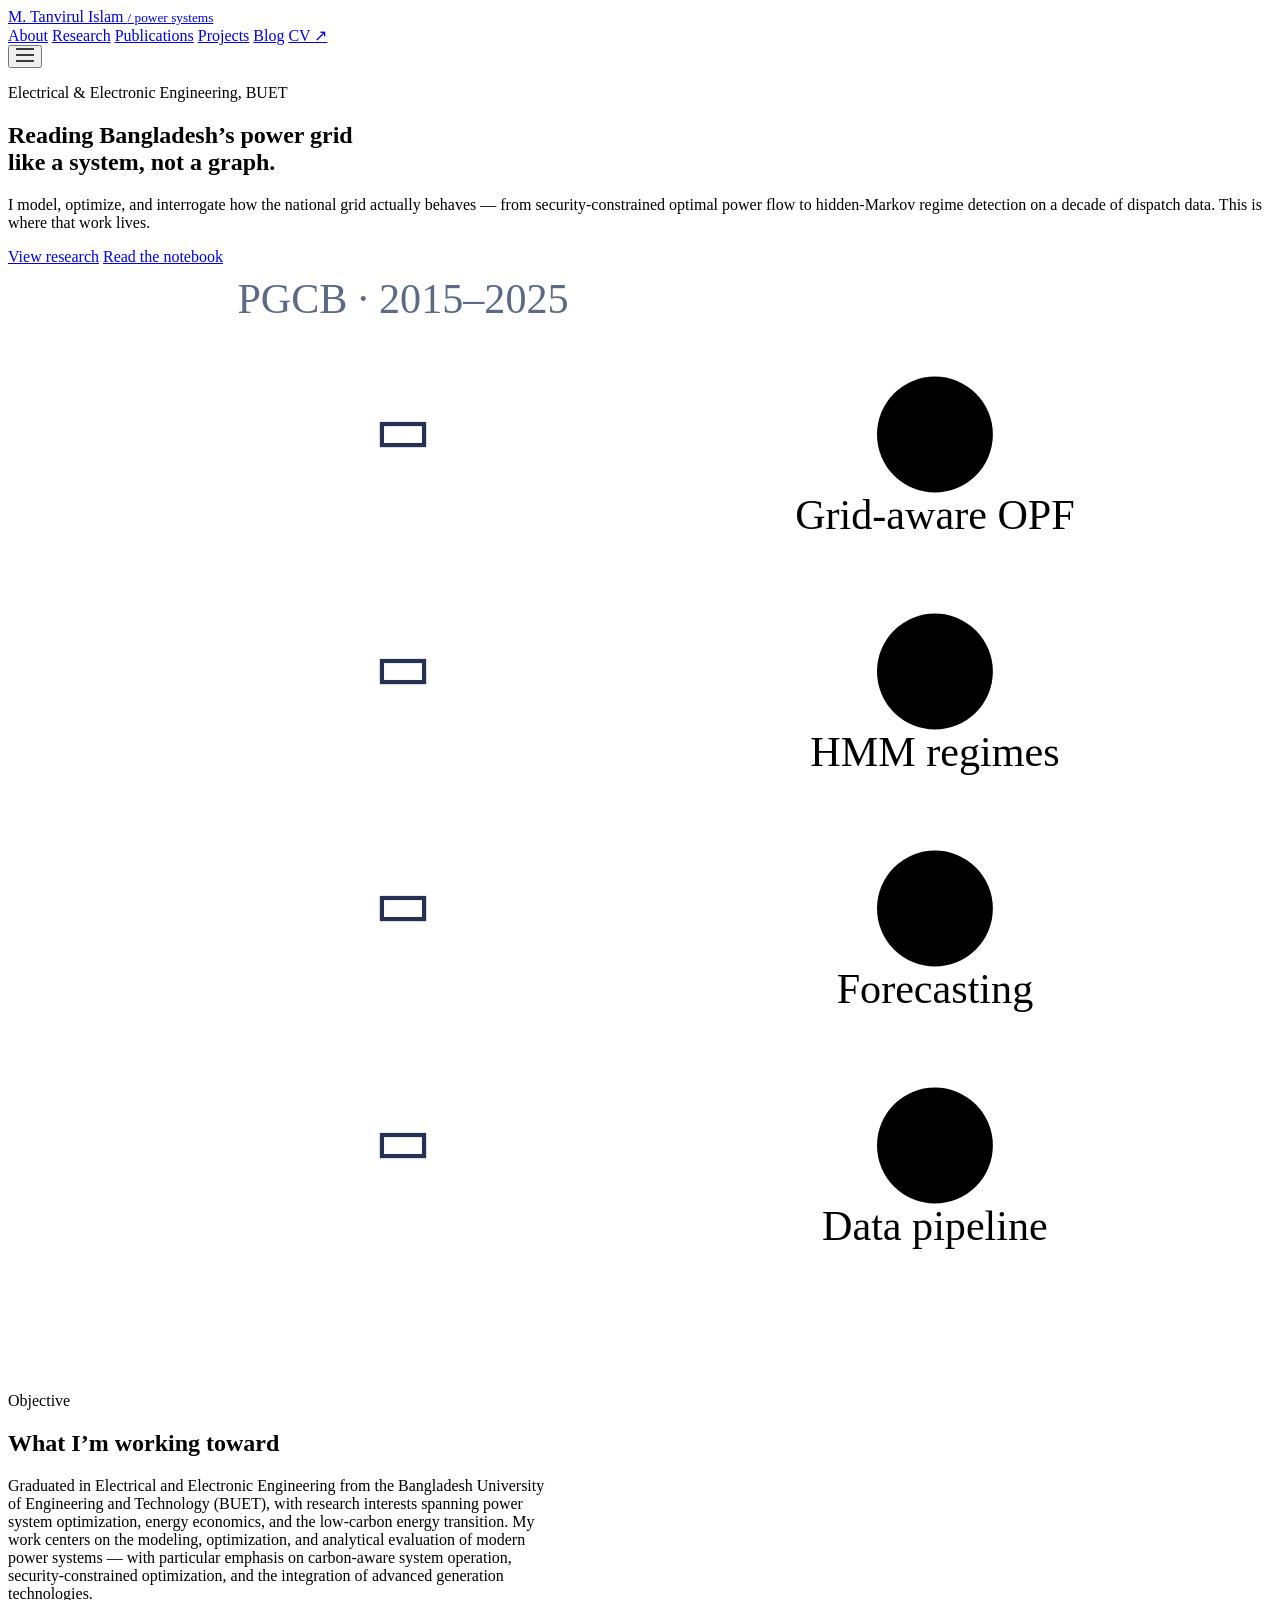
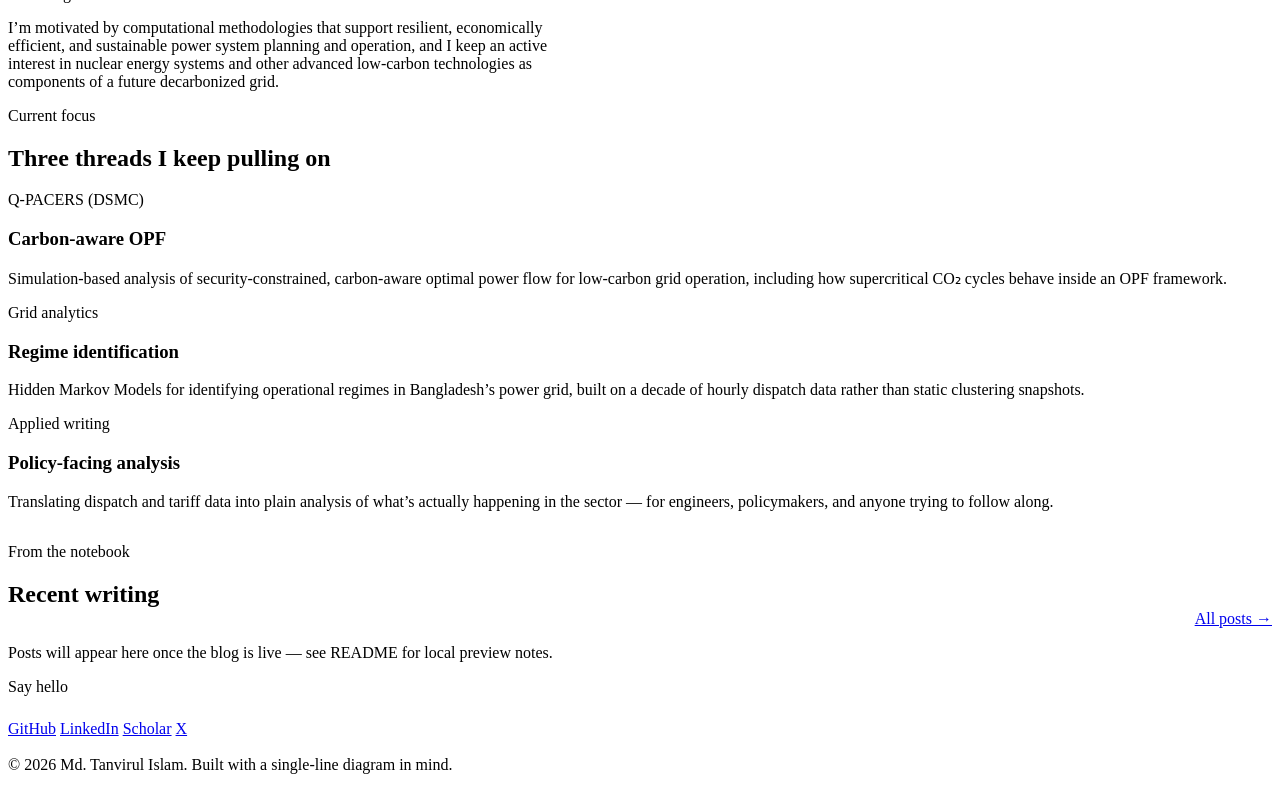
==== index.html @ 5f92e7cf "Add files via upload" ====
<!DOCTYPE html>
<html lang="en">
<head>
<meta charset="UTF-8">
<meta name="viewport" content="width=device-width, initial-scale=1.0">
<title>Md. Tanvirul Islam — Power Systems Research</title>
<meta name="description" content="Research portfolio of Md. Tanvirul Islam: power system optimization, carbon-aware grid operation, and data-driven methods for Bangladesh's power network.">
<link rel="icon" href="favicon.svg" type="image/svg+xml">
<link rel="preconnect" href="https://fonts.googleapis.com">
<link href="https://fonts.googleapis.com/css2?family=Space+Grotesk:wght@500;600;700&family=Source+Serif+4:ital,opsz,wght@0,8..60,400;0,8..60,600;1,8..60,400&family=IBM+Plex+Mono:wght@400;500&display=swap" rel="stylesheet">
<link rel="stylesheet" href="assets/css/style.css">
</head>
<body>

<header class="site-header">
  <div class="container">
    <a class="brand" href="index.html"><span class="dot"></span>M. Tanvirul Islam <small>/ power systems</small></a>
    <nav class="nav" id="nav">
      <a href="index.html" aria-current="page">About</a>
      <a href="research.html">Research</a>
      <a href="publications.html">Publications</a>
      <a href="projects.html">Projects</a>
      <a href="blog/index.html">Blog</a>
      <a href="assets/cv.pdf" target="_blank" rel="noopener">CV ↗</a>
    </nav>
    <button class="nav-toggle" aria-label="Toggle menu" aria-expanded="false">
      <svg width="18" height="14" viewBox="0 0 18 14" fill="none"><path d="M0 1H18M0 7H18M0 13H18" stroke="currentColor" stroke-width="1.6"/></svg>
    </button>
  </div>
</header>

<section class="hero">
  <div class="container">
    <div>
      <p class="eyebrow">Electrical &amp; Electronic Engineering, BUET</p>
      <h1>Reading Bangladesh&rsquo;s power grid<br>like a <span class="accent">system</span>, not a graph.</h1>
      <p class="lede">I model, optimize, and interrogate how the national grid actually behaves — from security-constrained optimal power flow to hidden-Markov regime detection on a decade of dispatch data. This is where that work lives.</p>
      <div class="cta-row">
        <a class="btn btn-primary" href="research.html">View research</a>
        <a class="btn btn-ghost" href="blog/index.html">Read the notebook</a>
      </div>
    </div>

    <svg class="sld" viewBox="0 0 480 420" role="img" aria-label="Simplified single-line diagram connecting research areas: grid-aware optimal power flow, regime identification, forecasting, and the underlying data pipeline">
      <line class="bus" x1="150" y1="30" x2="150" y2="392"/>
      <rect x="142" y="60" width="16" height="8" fill="none" stroke="#263251" stroke-width="1.6"/>
      <rect x="142" y="150" width="16" height="8" fill="none" stroke="#263251" stroke-width="1.6"/>
      <rect x="142" y="240" width="16" height="8" fill="none" stroke="#263251" stroke-width="1.6"/>
      <rect x="142" y="330" width="16" height="8" fill="none" stroke="#263251" stroke-width="1.6"/>

      <path class="flow" d="M150,64 H330"/>
      <path class="flow" d="M150,154 H330"/>
      <path class="flow" d="M150,244 H330"/>
      <path class="flow" d="M150,334 H330"/>

      <circle class="node-ring amber" cx="352" cy="64" r="22"/>
      <circle class="node-dot amber" cx="352" cy="64" r="4"/>
      <text x="352" y="100" text-anchor="middle">Grid-aware OPF</text>

      <circle class="node-ring" cx="352" cy="154" r="22"/>
      <circle class="node-dot" cx="352" cy="154" r="4"/>
      <text x="352" y="190" text-anchor="middle">HMM regimes</text>

      <circle class="node-ring" cx="352" cy="244" r="22"/>
      <circle class="node-dot" cx="352" cy="244" r="4"/>
      <text x="352" y="280" text-anchor="middle">Forecasting</text>

      <circle class="node-ring amber" cx="352" cy="334" r="22"/>
      <circle class="node-dot amber" cx="352" cy="334" r="4"/>
      <text x="352" y="370" text-anchor="middle">Data pipeline</text>

      <text x="150" y="18" text-anchor="middle" fill="#5D6A87">PGCB · 2015&ndash;2025</text>
    </svg>
  </div>
</section>

<section class="section">
  <div class="container">
    <div class="section-head">
      <p class="eyebrow">Objective</p>
      <h2>What I&rsquo;m working toward</h2>
    </div>
    <div style="max-width: 68ch;">
      <p>Graduated in Electrical and Electronic Engineering from the Bangladesh University of Engineering and Technology (BUET), with research interests spanning power system optimization, energy economics, and the low-carbon energy transition. My work centers on the modeling, optimization, and analytical evaluation of modern power systems — with particular emphasis on carbon-aware system operation, security-constrained optimization, and the integration of advanced generation technologies.</p>
      <p>I&rsquo;m motivated by computational methodologies that support resilient, economically efficient, and sustainable power system planning and operation, and I keep an active interest in nuclear energy systems and other advanced low-carbon technologies as components of a future decarbonized grid.</p>
    </div>
  </div>
</section>

<section class="section section-alt">
  <div class="container">
    <div class="section-head">
      <p class="eyebrow">Current focus</p>
      <h2>Three threads I keep pulling on</h2>
    </div>
    <div class="grid-3">
      <div class="pillar">
        <span class="tag">Q-PACERS (DSMC)</span>
        <h3>Carbon-aware OPF</h3>
        <p>Simulation-based analysis of security-constrained, carbon-aware optimal power flow for low-carbon grid operation, including how supercritical CO&#8322; cycles behave inside an OPF framework.</p>
      </div>
      <div class="pillar">
        <span class="tag">Grid analytics</span>
        <h3>Regime identification</h3>
        <p>Hidden Markov Models for identifying operational regimes in Bangladesh&rsquo;s power grid, built on a decade of hourly dispatch data rather than static clustering snapshots.</p>
      </div>
      <div class="pillar">
        <span class="tag">Applied writing</span>
        <h3>Policy-facing analysis</h3>
        <p>Translating dispatch and tariff data into plain analysis of what&rsquo;s actually happening in the sector — for engineers, policymakers, and anyone trying to follow along.</p>
      </div>
    </div>
  </div>
</section>

<section class="section" id="latest">
  <div class="container">
    <div class="section-head" style="display:flex; justify-content:space-between; align-items:flex-end; gap:20px; flex-wrap:wrap; max-width:none;">
      <div>
        <p class="eyebrow">From the notebook</p>
        <h2>Recent writing</h2>
      </div>
      <a class="btn btn-ghost" href="blog/index.html">All posts →</a>
    </div>
    <div id="latest-post" class="card">
      <p class="muted">Loading&hellip;</p>
    </div>
  </div>
</section>

<footer class="site-footer" id="contact">
  <div class="container">
    <div>
      <p class="mono muted" style="margin-bottom:6px;">Say hello</p>
      <a data-site-email="text" href="#" class="mono" style="color:#fff; text-decoration:none;">email</a>
    </div>
    <div class="footer-links">
      <a data-site-github href="#" target="_blank" rel="noopener">GitHub</a>
      <a data-site-linkedin href="#" target="_blank" rel="noopener">LinkedIn</a>
      <a data-site-scholar href="#" target="_blank" rel="noopener">Scholar</a>
      <a data-site-twitter href="#" target="_blank" rel="noopener">X</a>
    </div>
  </div>
  <div class="container" style="margin-top:18px;">
    <p class="footer-note">&copy; <span data-site-year>2026</span> Md. Tanvirul Islam. Built with a single-line diagram in mind.</p>
  </div>
</footer>

<script src="assets/js/config.js"></script>
<script src="assets/js/nav.js"></script>
<script>
  fetch("blog/posts.json").then(r => r.json()).then(posts => {
    const mount = document.getElementById("latest-post");
    if (!posts.length) { mount.innerHTML = '<p class="muted">First post is on its way.</p>'; return; }
    const p = posts[0];
    const d = new Date(p.date + "T00:00:00");
    const date = isNaN(d) ? p.date : d.toLocaleDateString("en-US", {year:"numeric", month:"long", day:"numeric"});
    mount.outerHTML = `<a class="post-list-item" id="latest-post" href="blog/post.html?post=${encodeURIComponent(p.slug)}">
      <div class="post-date mono">${date}</div>
      <h3>${p.title}</h3>
      <p class="post-excerpt">${p.excerpt}</p>
    </a>`;
  }).catch(() => {
    document.getElementById("latest-post").innerHTML = '<p class="muted">Posts will appear here once the blog is live — see README for local preview notes.</p>';
  });
</script>
</body>
</html>
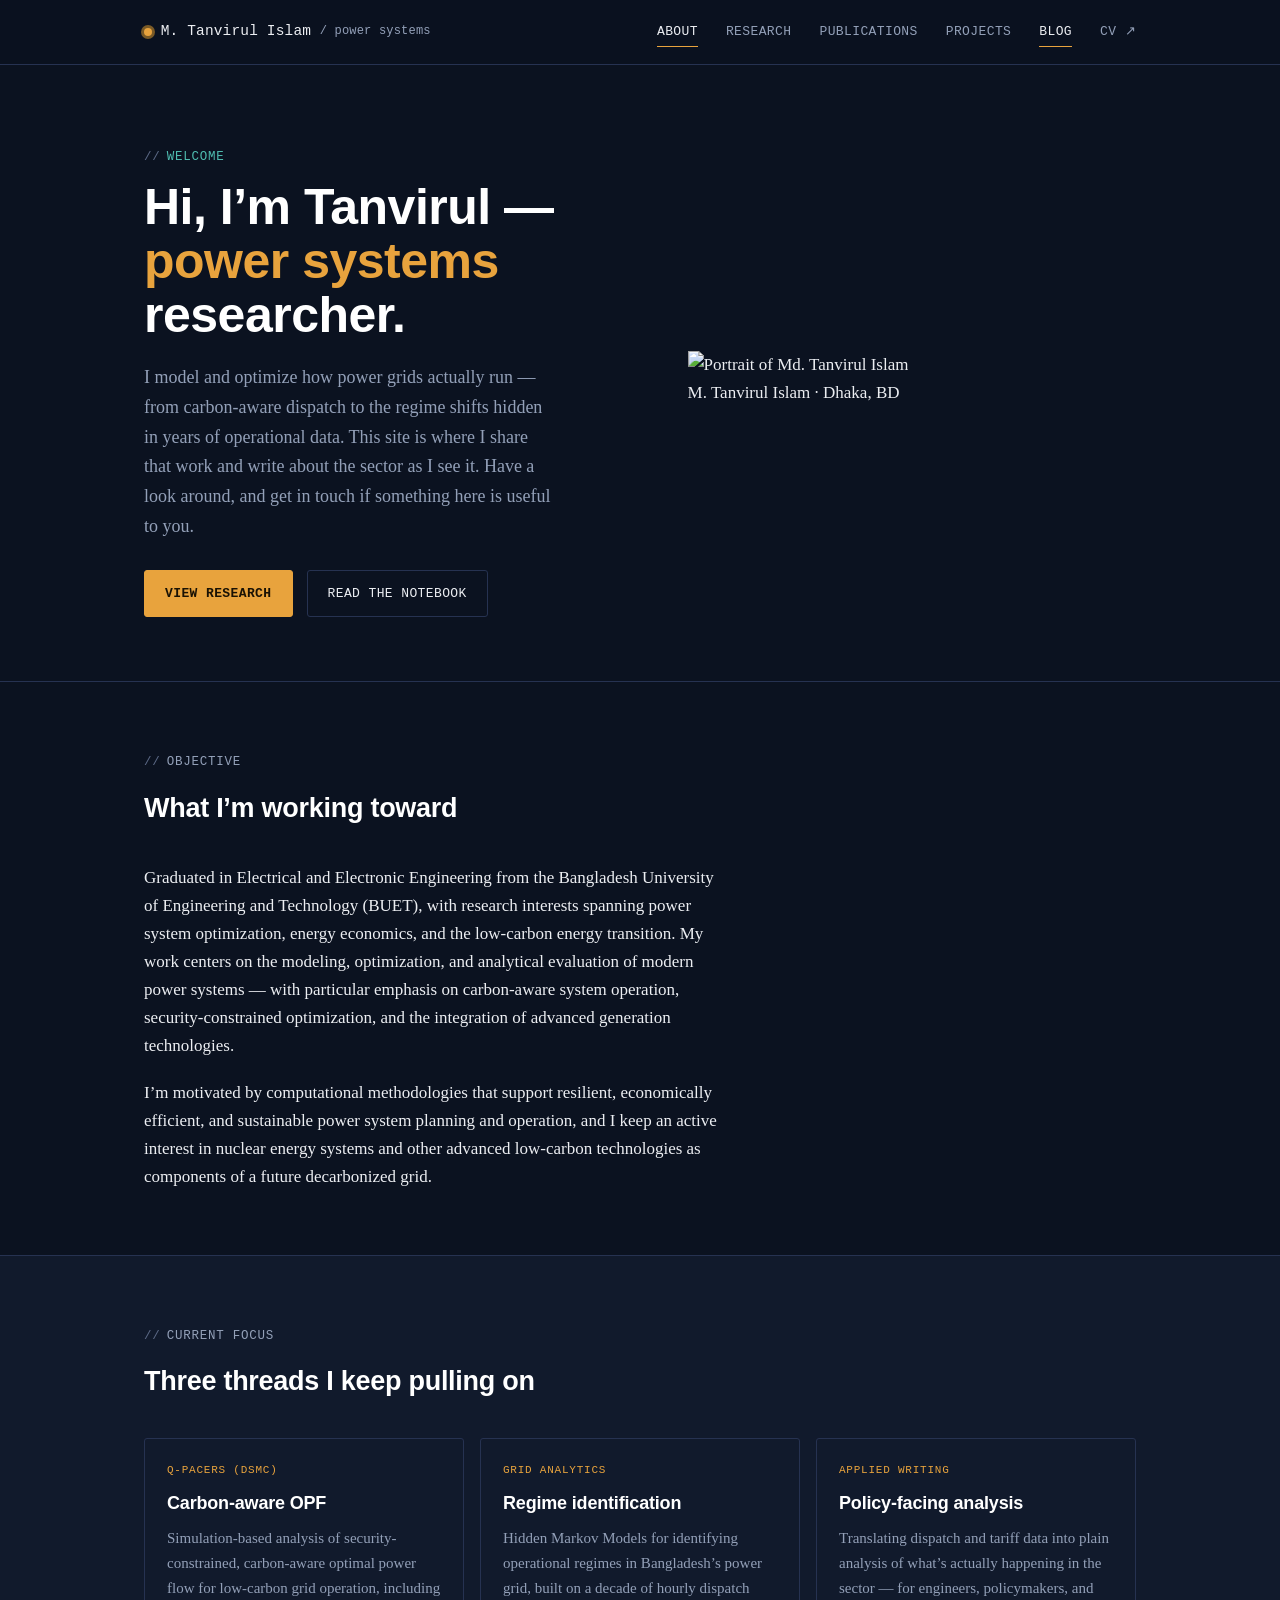
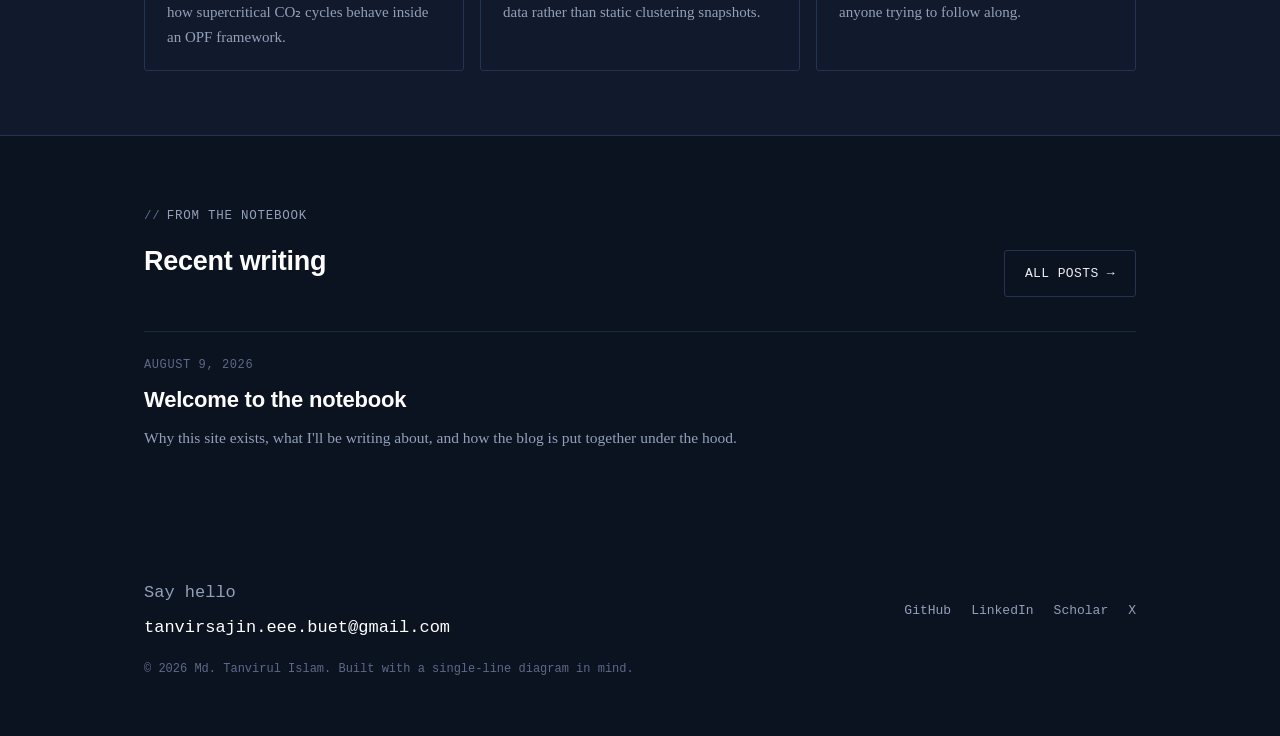
==== commit 4726ddaa: "Add files via upload" ====
--- a/index.html
+++ b/index.html
@@ -32,45 +32,21 @@
 <section class="hero">
   <div class="container">
     <div>
-      <p class="eyebrow">Electrical &amp; Electronic Engineering, BUET</p>
-      <h1>Reading Bangladesh&rsquo;s power grid<br>like a <span class="accent">system</span>, not a graph.</h1>
-      <p class="lede">I model, optimize, and interrogate how the national grid actually behaves — from security-constrained optimal power flow to hidden-Markov regime detection on a decade of dispatch data. This is where that work lives.</p>
+      <p class="eyebrow">Welcome</p>
+      <h1>Hi, I&rsquo;m Tanvirul —<br><span class="accent">power systems</span> researcher.</h1>
+      <p class="lede">I model and optimize how power grids actually run — from carbon-aware dispatch to the regime shifts hidden in years of operational data. This site is where I share that work and write about the sector as I see it. Have a look around, and get in touch if something here is useful to you.</p>
       <div class="cta-row">
         <a class="btn btn-primary" href="research.html">View research</a>
         <a class="btn btn-ghost" href="blog/index.html">Read the notebook</a>
       </div>
     </div>
 
-    <svg class="sld" viewBox="0 0 480 420" role="img" aria-label="Simplified single-line diagram connecting research areas: grid-aware optimal power flow, regime identification, forecasting, and the underlying data pipeline">
-      <line class="bus" x1="150" y1="30" x2="150" y2="392"/>
-      <rect x="142" y="60" width="16" height="8" fill="none" stroke="#263251" stroke-width="1.6"/>
-      <rect x="142" y="150" width="16" height="8" fill="none" stroke="#263251" stroke-width="1.6"/>
-      <rect x="142" y="240" width="16" height="8" fill="none" stroke="#263251" stroke-width="1.6"/>
-      <rect x="142" y="330" width="16" height="8" fill="none" stroke="#263251" stroke-width="1.6"/>
-
-      <path class="flow" d="M150,64 H330"/>
-      <path class="flow" d="M150,154 H330"/>
-      <path class="flow" d="M150,244 H330"/>
-      <path class="flow" d="M150,334 H330"/>
-
-      <circle class="node-ring amber" cx="352" cy="64" r="22"/>
-      <circle class="node-dot amber" cx="352" cy="64" r="4"/>
-      <text x="352" y="100" text-anchor="middle">Grid-aware OPF</text>
-
-      <circle class="node-ring" cx="352" cy="154" r="22"/>
-      <circle class="node-dot" cx="352" cy="154" r="4"/>
-      <text x="352" y="190" text-anchor="middle">HMM regimes</text>
-
-      <circle class="node-ring" cx="352" cy="244" r="22"/>
-      <circle class="node-dot" cx="352" cy="244" r="4"/>
-      <text x="352" y="280" text-anchor="middle">Forecasting</text>
-
-      <circle class="node-ring amber" cx="352" cy="334" r="22"/>
-      <circle class="node-dot amber" cx="352" cy="334" r="4"/>
-      <text x="352" y="370" text-anchor="middle">Data pipeline</text>
-
-      <text x="150" y="18" text-anchor="middle" fill="#5D6A87">PGCB · 2015&ndash;2025</text>
-    </svg>
+    <div class="portrait">
+      <div class="portrait-frame">
+        <img src="assets/img/portrait.png" alt="Portrait of Md. Tanvirul Islam" width="912" height="1168">
+      </div>
+      <p class="portrait-caption">M. Tanvirul Islam · Dhaka, BD</p>
+    </div>
   </div>
 </section>
 
--- a/assets/css/style.css
+++ b/assets/css/style.css
@@ -0,0 +1,482 @@
+/* ==========================================================================
+   Md. Tanvirul Islam — research site
+   Design language: a control-room / single-line-diagram reading of an
+   academic site. Dark "substation at night" ground, copper accent for
+   energised elements, teal for measured signal/data, mono "// " eyebrows
+   borrowed from code comments (fits a computational power-systems researcher).
+   ========================================================================== */
+
+:root{
+  --ink:        #0B1220;
+  --panel:      #111A2C;
+  --panel-2:    #16223A;
+  --line:       #263251;
+  --line-soft:  #1C2740;
+  --text:       #ECEEF2;
+  --text-muted: #93A0B8;
+  --text-faint: #5D6A87;
+  --amber:      #E8A33D;
+  --amber-dim:  #7A5A26;
+  --teal:       #4FBDB0;
+  --teal-dim:   #2C5A54;
+  --red:        #E2574C;
+
+  --font-display: "Space Grotesk", "Arial Narrow", sans-serif;
+  --font-body:    "Source Serif 4", Georgia, "Times New Roman", serif;
+  --font-mono:    "IBM Plex Mono", "SFMono-Regular", Consolas, monospace;
+
+  --maxw: 1120px;
+  --gutter: clamp(20px, 5vw, 64px);
+
+  --radius: 3px;
+}
+
+@media (prefers-reduced-motion: no-preference){
+  html{ scroll-behavior: smooth; }
+}
+
+*, *::before, *::after{ box-sizing: border-box; }
+
+html, body{ margin:0; padding:0; }
+
+body{
+  background: var(--ink);
+  background-image:
+    linear-gradient(var(--line-soft) 1px, transparent 1px),
+    linear-gradient(90deg, var(--line-soft) 1px, transparent 1px);
+  background-size: 42px 42px;
+  background-position: -1px -1px;
+  color: var(--text);
+  font-family: var(--font-body);
+  font-size: 17px;
+  line-height: 1.65;
+  -webkit-font-smoothing: antialiased;
+}
+
+/* Faint grid backdrop only where explicitly wanted */
+body{ background-image: none; }
+.grid-field{
+  background-image:
+    linear-gradient(var(--line-soft) 1px, transparent 1px),
+    linear-gradient(90deg, var(--line-soft) 1px, transparent 1px);
+  background-size: 44px 44px;
+}
+
+a{ color: inherit; }
+
+h1,h2,h3,h4{
+  font-family: var(--font-display);
+  font-weight: 600;
+  letter-spacing: -0.01em;
+  margin: 0 0 .5em;
+  color: #fff;
+}
+
+p{ margin: 0 0 1.1em; }
+p:last-child{ margin-bottom: 0; }
+
+.container{
+  max-width: var(--maxw);
+  margin: 0 auto;
+  padding-left: var(--gutter);
+  padding-right: var(--gutter);
+}
+
+/* focus visibility ------------------------------------------------------ */
+a:focus-visible, button:focus-visible, summary:focus-visible{
+  outline: 2px solid var(--amber);
+  outline-offset: 3px;
+  border-radius: 2px;
+}
+
+/* eyebrow / mono labels -------------------------------------------------- */
+.eyebrow{
+  font-family: var(--font-mono);
+  font-size: 12.5px;
+  letter-spacing: .06em;
+  text-transform: uppercase;
+  color: var(--teal);
+  display: inline-flex;
+  align-items: center;
+  gap: .5em;
+  margin-bottom: 1em;
+}
+.eyebrow::before{ content: "//"; color: var(--text-faint); }
+
+/* ==========================================================================
+   Header / nav
+   ========================================================================== */
+.site-header{
+  position: sticky;
+  top: 0;
+  z-index: 50;
+  background: rgba(11,18,32,.86);
+  backdrop-filter: blur(8px);
+  border-bottom: 1px solid var(--line);
+}
+.site-header .container{
+  display:flex;
+  align-items:center;
+  justify-content:space-between;
+  height: 64px;
+}
+.brand{
+  font-family: var(--font-mono);
+  font-size: 14.5px;
+  font-weight: 500;
+  text-decoration:none;
+  color: var(--text);
+  display:flex;
+  align-items:center;
+  gap:.6em;
+  letter-spacing: .01em;
+}
+.brand .dot{
+  width:8px; height:8px; border-radius:50%;
+  background: var(--amber);
+  box-shadow: 0 0 0 3px var(--amber-dim);
+  flex: none;
+}
+.brand small{ color: var(--text-muted); font-weight: 400; }
+
+.nav{
+  display:flex;
+  gap: 28px;
+  font-family: var(--font-mono);
+  font-size: 13px;
+  letter-spacing: .03em;
+  text-transform: uppercase;
+}
+.nav a{
+  text-decoration:none;
+  color: var(--text-muted);
+  padding: 4px 0;
+  border-bottom: 1px solid transparent;
+  transition: color .15s ease, border-color .15s ease;
+}
+.nav a:hover, .nav a[aria-current="page"]{
+  color: var(--text);
+  border-color: var(--amber);
+}
+
+.nav-toggle{
+  display:none;
+  background:none;
+  border: 1px solid var(--line);
+  color: var(--text);
+  width: 38px; height: 38px;
+  border-radius: var(--radius);
+  cursor:pointer;
+  align-items:center;
+  justify-content:center;
+}
+
+@media (max-width: 760px){
+  .nav{
+    position:absolute;
+    top:64px; left:0; right:0;
+    background: var(--panel);
+    border-bottom: 1px solid var(--line);
+    flex-direction: column;
+    gap:0;
+    padding: 8px var(--gutter) 18px;
+    display:none;
+  }
+  .nav.is-open{ display:flex; }
+  .nav a{ padding: 10px 0; border-bottom: 1px solid var(--line-soft); }
+  .nav-toggle{ display:flex; }
+}
+
+/* ==========================================================================
+   Hero
+   ========================================================================== */
+.hero{
+  padding: 76px 0 64px;
+  border-bottom: 1px solid var(--line);
+  position: relative;
+  overflow: hidden;
+}
+.hero .container{
+  display:grid;
+  grid-template-columns: 1.05fr .95fr;
+  gap: 48px;
+  align-items: center;
+}
+@media (max-width: 880px){
+  .hero .container{ grid-template-columns: 1fr; }
+}
+
+.hero h1{
+  font-size: clamp(32px, 4.4vw, 50px);
+  line-height: 1.08;
+  margin-bottom: .42em;
+}
+.hero h1 .accent{ color: var(--amber); }
+.hero .lede{
+  font-family: var(--font-body);
+  font-size: 18px;
+  color: var(--text-muted);
+  max-width: 46ch;
+  margin-bottom: 1.6em;
+}
+.hero .cta-row{ display:flex; gap:14px; flex-wrap:wrap; }
+
+.btn{
+  font-family: var(--font-mono);
+  font-size: 13px;
+  letter-spacing: .03em;
+  text-transform: uppercase;
+  text-decoration:none;
+  padding: 12px 20px;
+  border-radius: var(--radius);
+  border: 1px solid var(--line);
+  display:inline-flex;
+  align-items:center;
+  gap:.55em;
+  transition: border-color .15s ease, background .15s ease, color .15s ease, transform .1s ease;
+}
+.btn:hover{ transform: translateY(-1px); }
+.btn-primary{
+  background: var(--amber);
+  border-color: var(--amber);
+  color: #1a1204;
+  font-weight: 600;
+}
+.btn-primary:hover{ background:#f0af4d; }
+.btn-ghost{ color: var(--text); }
+.btn-ghost:hover{ border-color: var(--teal); color: var(--teal); }
+
+/* single-line-diagram hero graphic --------------------------------------- */
+.sld{ width:100%; height:auto; display:block; }
+.sld .bus{ stroke: var(--line); stroke-width: 2; }
+.sld .node-ring{ fill: var(--panel); stroke: var(--teal); stroke-width: 1.6; }
+.sld .node-dot{ fill: var(--teal); }
+.sld .node-dot.amber{ fill: var(--amber); }
+.sld .node-ring.amber{ stroke: var(--amber); }
+.sld text{
+  font-family: var(--font-mono);
+  font-size: 9.5px;
+  fill: var(--text-muted);
+  letter-spacing: .04em;
+  text-transform: uppercase;
+}
+.sld .flow{
+  fill:none;
+  stroke: var(--teal);
+  stroke-width: 1.4;
+  stroke-dasharray: 3 7;
+  opacity: .9;
+}
+@media (prefers-reduced-motion: no-preference){
+  .sld .flow{ animation: flow 5s linear infinite; }
+}
+@keyframes flow{ to{ stroke-dashoffset: -100; } }
+
+/* ==========================================================================
+   Section scaffolding
+   ========================================================================== */
+.section{ padding: 64px 0; border-bottom: 1px solid var(--line); }
+.section:last-of-type{ border-bottom: none; }
+.section-head{ max-width: 62ch; margin-bottom: 34px; }
+.section-head h2{ font-size: 27px; }
+.section-head p{ color: var(--text-muted); }
+
+.section-alt{ background: var(--panel); }
+
+/* cards ------------------------------------------------------------------ */
+.card{
+  background: var(--panel);
+  border: 1px solid var(--line);
+  border-radius: var(--radius);
+  padding: 24px 26px;
+}
+.card + .card{ margin-top: 16px; }
+
+.grid-3{ display:grid; grid-template-columns: repeat(3,1fr); gap:16px; }
+.grid-2{ display:grid; grid-template-columns: repeat(2,1fr); gap:16px; }
+@media (max-width: 780px){
+  .grid-3, .grid-2{ grid-template-columns: 1fr; }
+}
+
+.pillar{
+  border: 1px solid var(--line);
+  border-radius: var(--radius);
+  padding: 22px 22px 20px;
+  background: var(--panel);
+}
+.pillar .tag{
+  font-family: var(--font-mono);
+  font-size: 11px;
+  color: var(--amber);
+  text-transform:uppercase;
+  letter-spacing:.07em;
+  display:block;
+  margin-bottom: 10px;
+}
+.pillar h3{ font-size: 18px; margin-bottom:.4em; }
+.pillar p{ color: var(--text-muted); font-size: 15px; margin:0; }
+
+/* meta rows (experience / education) -------------------------------------- */
+.entry{ padding: 22px 0; border-top: 1px solid var(--line-soft); }
+.entry:first-child{ border-top:none; padding-top:0; }
+.entry-head{
+  display:flex;
+  justify-content:space-between;
+  align-items:baseline;
+  gap: 16px;
+  flex-wrap:wrap;
+  margin-bottom: 6px;
+}
+.entry-head h3{ font-size: 18px; margin:0; }
+.entry-org{ color: var(--teal); font-family: var(--font-mono); font-size: 12.5px; }
+.entry-date{
+  font-family: var(--font-mono);
+  font-size: 12px;
+  color: var(--text-faint);
+  white-space:nowrap;
+}
+.entry ul{ margin: 10px 0 0; padding-left: 1.15em; color: var(--text-muted); }
+.entry li{ margin-bottom: 6px; }
+.entry li:last-child{ margin-bottom:0; }
+
+/* publications ------------------------------------------------------------ */
+.pub{
+  display:flex;
+  gap: 18px;
+  padding: 20px 0;
+  border-top: 1px solid var(--line-soft);
+}
+.pub:first-child{ border-top:none; padding-top:0; }
+.pub .pub-id{
+  font-family: var(--font-mono);
+  color: var(--amber);
+  font-size: 13px;
+  flex: none;
+  width: 3.2em;
+  padding-top: 2px;
+}
+.pub-title{ font-weight: 600; color:#fff; }
+.pub-venue{ color: var(--text-muted); font-size: 15px; margin-top: 4px; }
+.pub-tag{
+  display:inline-block;
+  font-family: var(--font-mono);
+  font-size: 10.5px;
+  text-transform: uppercase;
+  letter-spacing: .06em;
+  color: var(--teal);
+  border: 1px solid var(--teal-dim);
+  border-radius: 20px;
+  padding: 2px 9px;
+  margin-top: 8px;
+}
+
+/* skills chips -------------------------------------------------------------*/
+.chips{ display:flex; flex-wrap:wrap; gap: 8px; }
+.chip{
+  font-family: var(--font-mono);
+  font-size: 12.5px;
+  color: var(--text-muted);
+  border: 1px solid var(--line);
+  border-radius: 20px;
+  padding: 5px 12px;
+}
+
+/* blog ---------------------------------------------------------------------*/
+.post-list-item{
+  display:block;
+  text-decoration:none;
+  padding: 24px 0;
+  border-top: 1px solid var(--line-soft);
+}
+.post-list-item:first-child{ border-top:none; padding-top:0; }
+.post-date{
+  font-family: var(--font-mono);
+  font-size: 12px;
+  color: var(--text-faint);
+  text-transform: uppercase;
+  letter-spacing:.05em;
+}
+.post-list-item h3{
+  color: #fff;
+  font-size: 22px;
+  margin: .3em 0 .3em;
+}
+.post-list-item:hover h3{ color: var(--amber); }
+.post-excerpt{ color: var(--text-muted); font-size: 15.5px; }
+
+.post-body{ font-size: 18px; }
+.post-body h2{ font-size: 24px; margin-top: 1.4em; }
+.post-body h3{ font-size: 19px; margin-top: 1.2em; }
+.post-body p{ margin-bottom: 1.3em; }
+.post-body a{ color: var(--teal); text-decoration-color: var(--teal-dim); }
+.post-body code{
+  font-family: var(--font-mono);
+  background: var(--panel);
+  border: 1px solid var(--line);
+  padding: .1em .4em;
+  border-radius: 3px;
+  font-size: .88em;
+}
+.post-body pre{
+  background: var(--panel);
+  border: 1px solid var(--line);
+  border-radius: var(--radius);
+  padding: 16px 18px;
+  overflow-x: auto;
+}
+.post-body pre code{ border:none; background:none; padding:0; }
+.post-body blockquote{
+  margin: 0 0 1.3em;
+  padding-left: 18px;
+  border-left: 2px solid var(--amber);
+  color: var(--text-muted);
+}
+.post-body ul, .post-body ol{ color: var(--text); }
+
+.post-header{ margin-bottom: 40px; }
+.post-header h1{ font-size: clamp(28px,4vw,42px); }
+
+/* footer ---------------------------------------------------------------- */
+.site-footer{ padding: 40px 0 60px; }
+.site-footer .container{
+  display:flex;
+  justify-content:space-between;
+  align-items:center;
+  flex-wrap:wrap;
+  gap: 14px;
+}
+.footer-links{
+  display:flex;
+  gap: 20px;
+  font-family: var(--font-mono);
+  font-size: 13px;
+}
+.footer-links a{ text-decoration:none; color: var(--text-muted); }
+.footer-links a:hover{ color: var(--amber); }
+.footer-note{
+  font-family: var(--font-mono);
+  font-size: 12px;
+  color: var(--text-faint);
+}
+
+/* misc ---------------------------------------------------------------------*/
+.muted{ color: var(--text-muted); }
+.mono{ font-family: var(--font-mono); }
+.text-amber{ color: var(--amber); }
+.text-teal{ color: var(--teal); }
+
+.callout{
+  border: 1px solid var(--teal-dim);
+  background: rgba(79,189,176,.06);
+  border-radius: var(--radius);
+  padding: 18px 20px;
+  font-size: 15px;
+  color: var(--text-muted);
+}
+
+.page-hero{
+  padding: 56px 0 8px;
+}
+.page-hero .eyebrow{ margin-bottom: .6em; }
+.page-hero h1{ font-size: clamp(28px, 3.6vw, 40px); margin-bottom:.3em; }
+.page-hero p{ color: var(--text-muted); max-width: 60ch; font-size: 17px; }
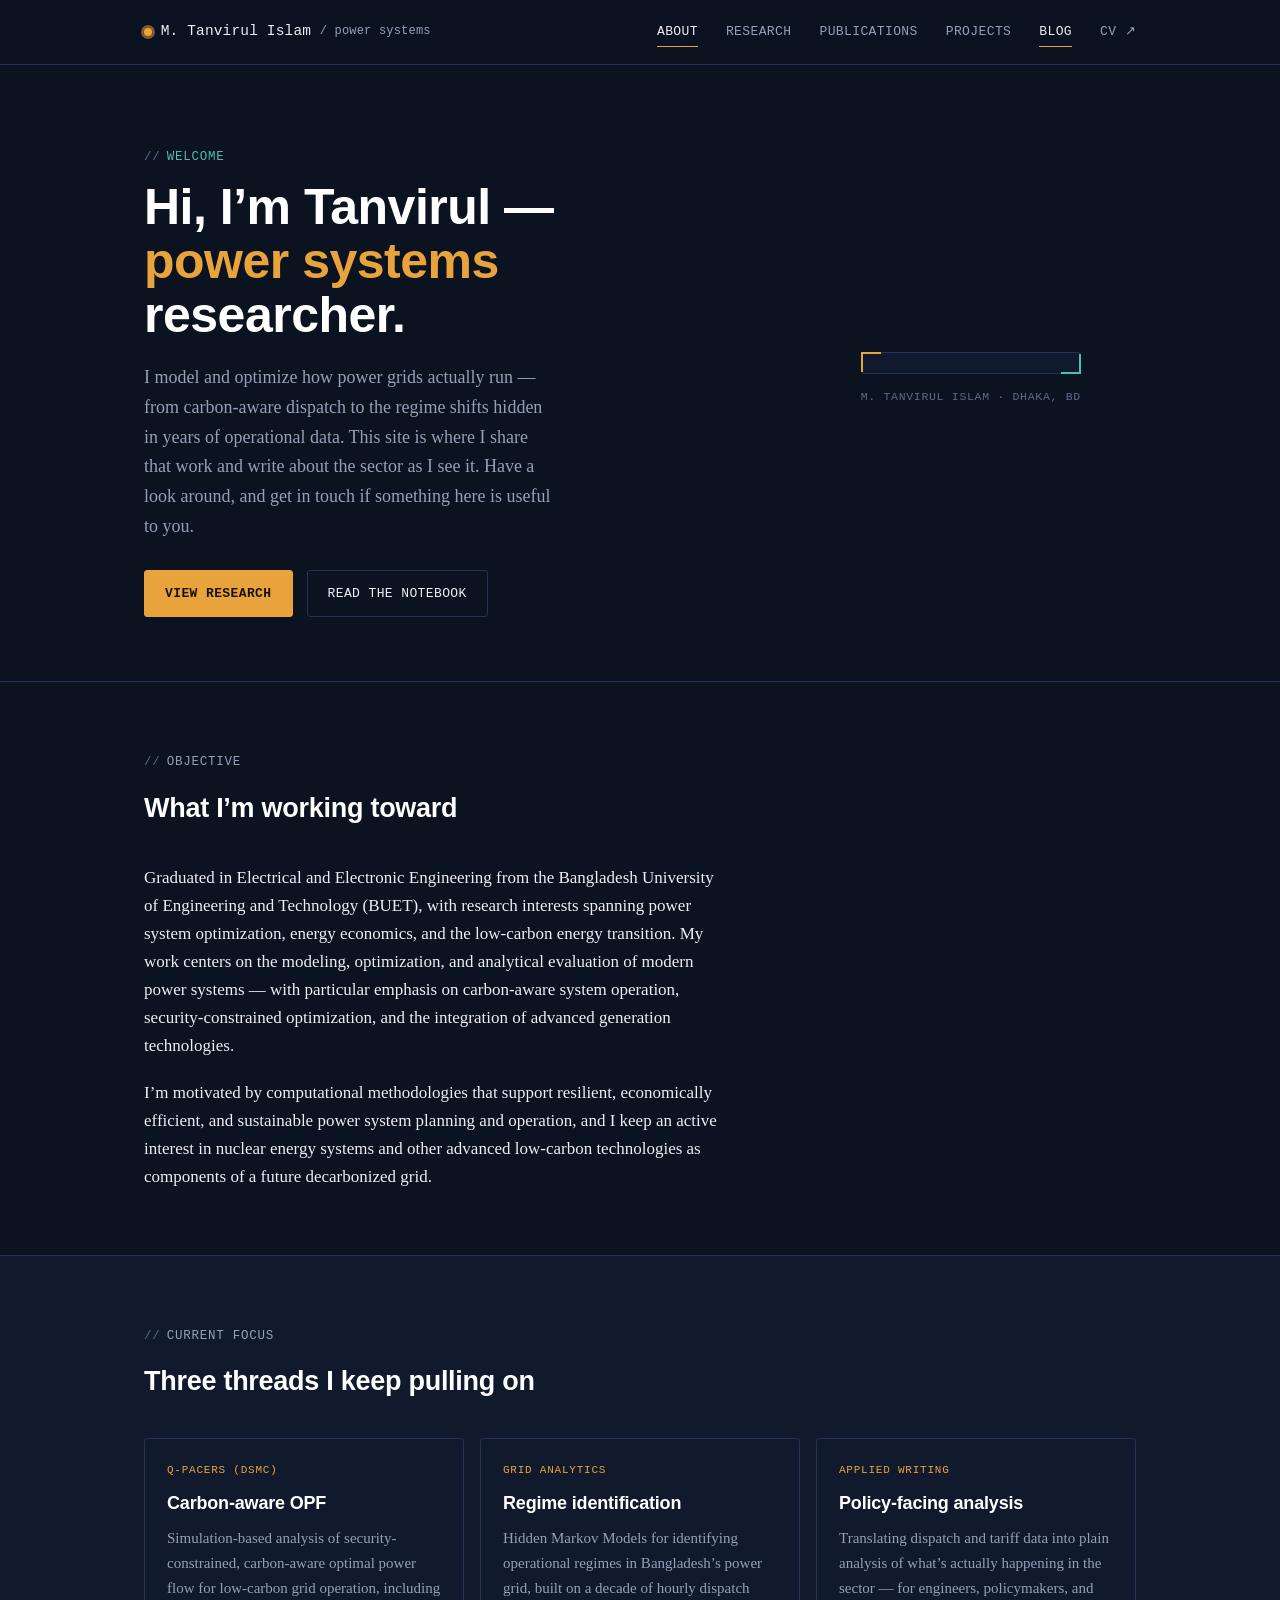
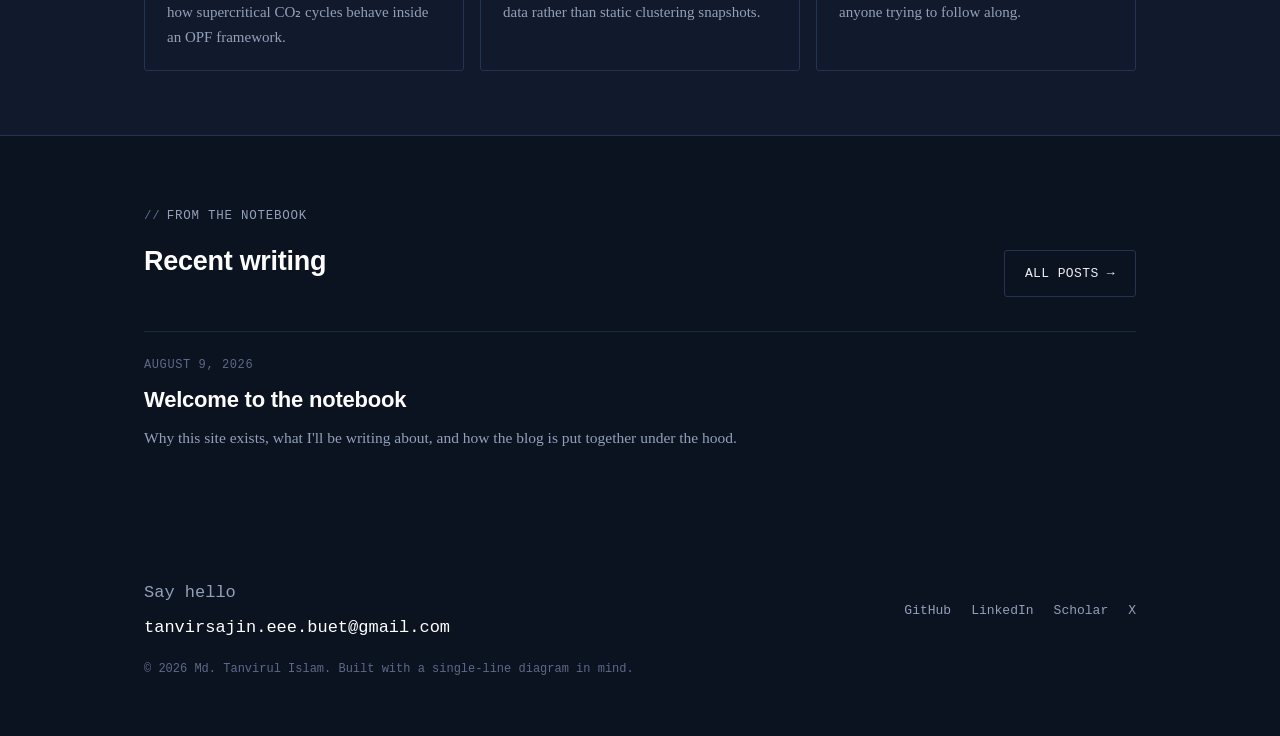
==== commit f8846b87: "Update index.html" ====
--- a/index.html
+++ b/index.html
@@ -43,7 +43,7 @@
 
     <div class="portrait">
       <div class="portrait-frame">
-        <img src="assets/img/portrait.png" alt="Portrait of Md. Tanvirul Islam" width="912" height="1168">
+        <images src="assets/images/portrait.png" alt="Portrait of Md. Tanvirul Islam" width="912" height="1168">
       </div>
       <p class="portrait-caption">M. Tanvirul Islam · Dhaka, BD</p>
     </div>
--- a/assets/css/style.css
+++ b/assets/css/style.css
@@ -198,7 +198,7 @@
 }
 .hero .container{
   display:grid;
-  grid-template-columns: 1.05fr .95fr;
+  grid-template-columns: 1.3fr .7fr;
   gap: 48px;
   align-items: center;
 }
@@ -245,6 +245,47 @@
 .btn-primary:hover{ background:#f0af4d; }
 .btn-ghost{ color: var(--text); }
 .btn-ghost:hover{ border-color: var(--teal); color: var(--teal); }
+
+/* portrait frame ----------------------------------------------------------*/
+.portrait{ max-width: 320px; margin: 0 auto; }
+.portrait-frame{
+  position:relative;
+  border: 1px solid var(--line);
+  background: var(--panel);
+  padding: 10px;
+  border-radius: var(--radius);
+}
+.portrait-frame::before, .portrait-frame::after{
+  content:"";
+  position:absolute;
+  width:20px; height:20px;
+  pointer-events:none;
+}
+.portrait-frame::before{
+  top:-1px; left:-1px;
+  border-top:2px solid var(--amber);
+  border-left:2px solid var(--amber);
+}
+.portrait-frame::after{
+  bottom:-1px; right:-1px;
+  border-bottom:2px solid var(--teal);
+  border-right:2px solid var(--teal);
+}
+.portrait-frame img{
+  width:100%;
+  height:auto;
+  display:block;
+  border-radius:2px;
+}
+.portrait-caption{
+  margin-top: 14px;
+  font-family: var(--font-mono);
+  font-size: 11.5px;
+  letter-spacing:.06em;
+  text-transform:uppercase;
+  color: var(--text-faint);
+  text-align:center;
+}
 
 /* single-line-diagram hero graphic --------------------------------------- */
 .sld{ width:100%; height:auto; display:block; }
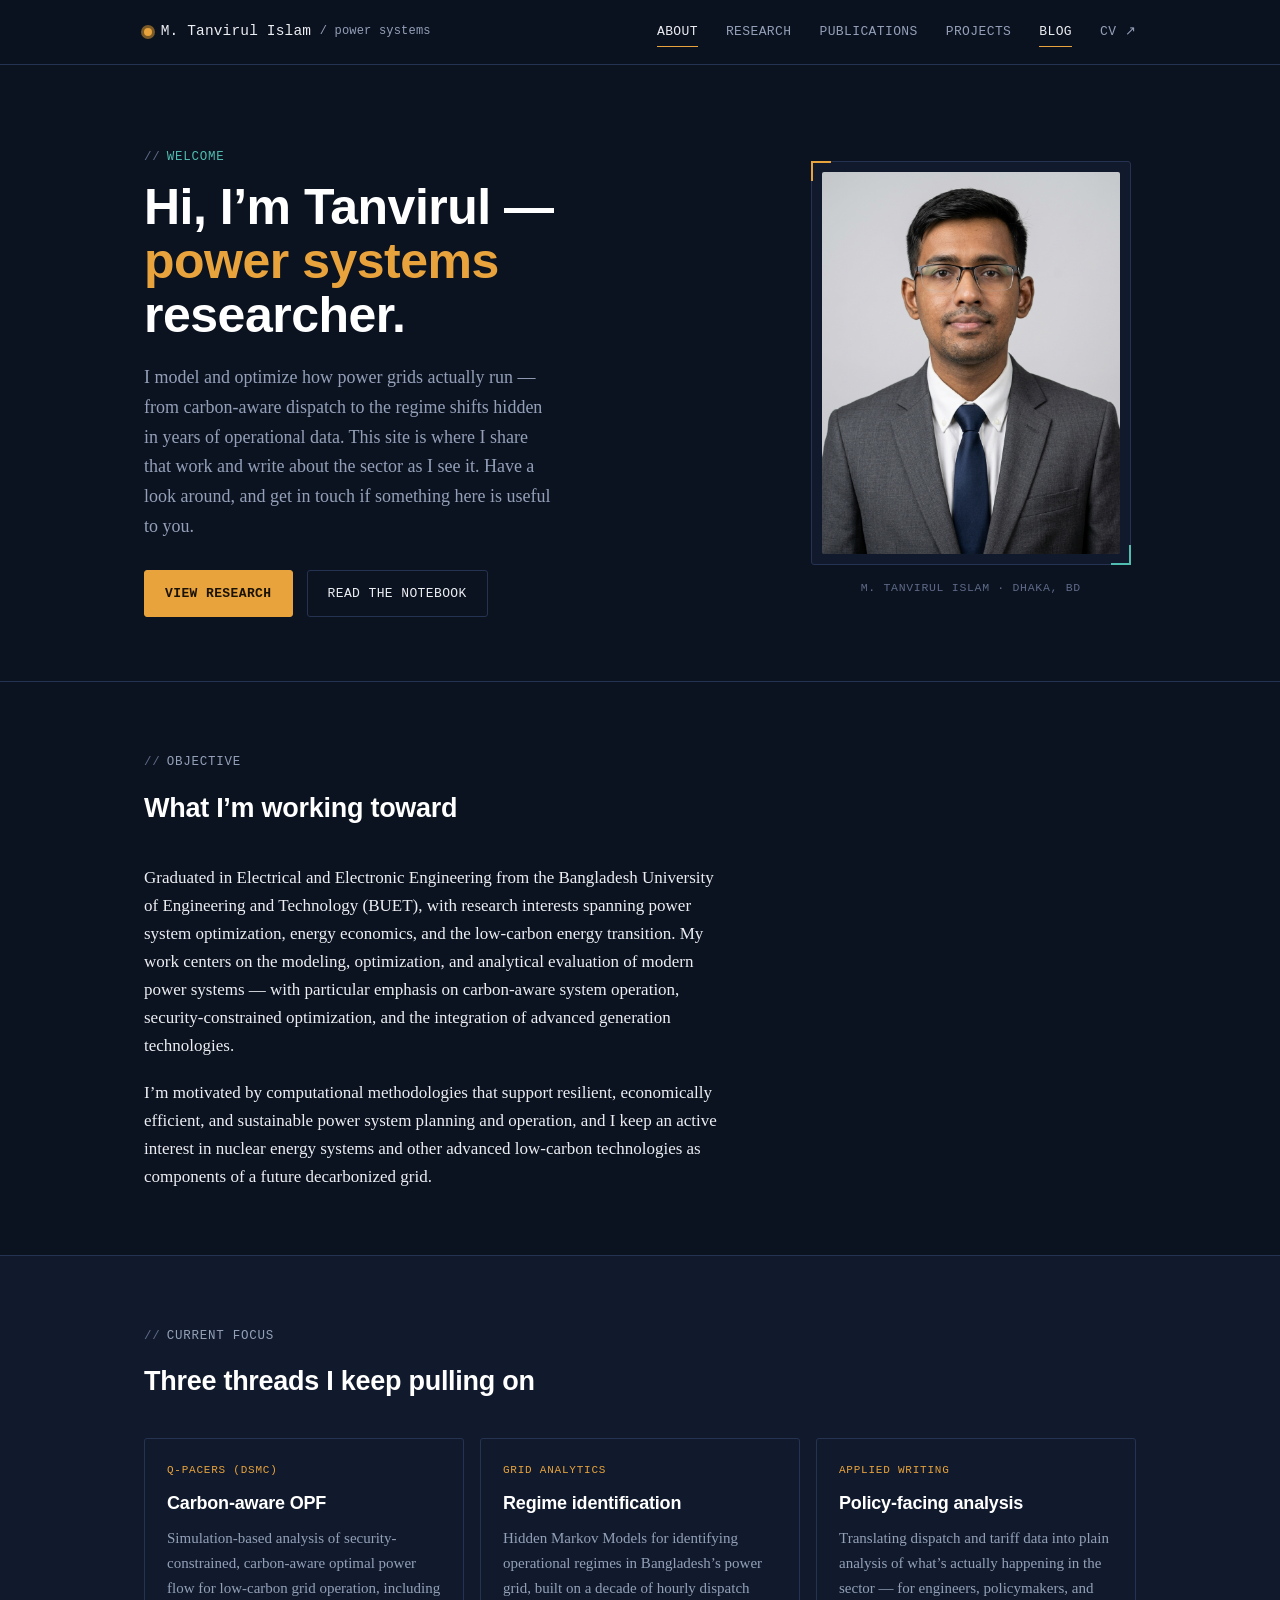
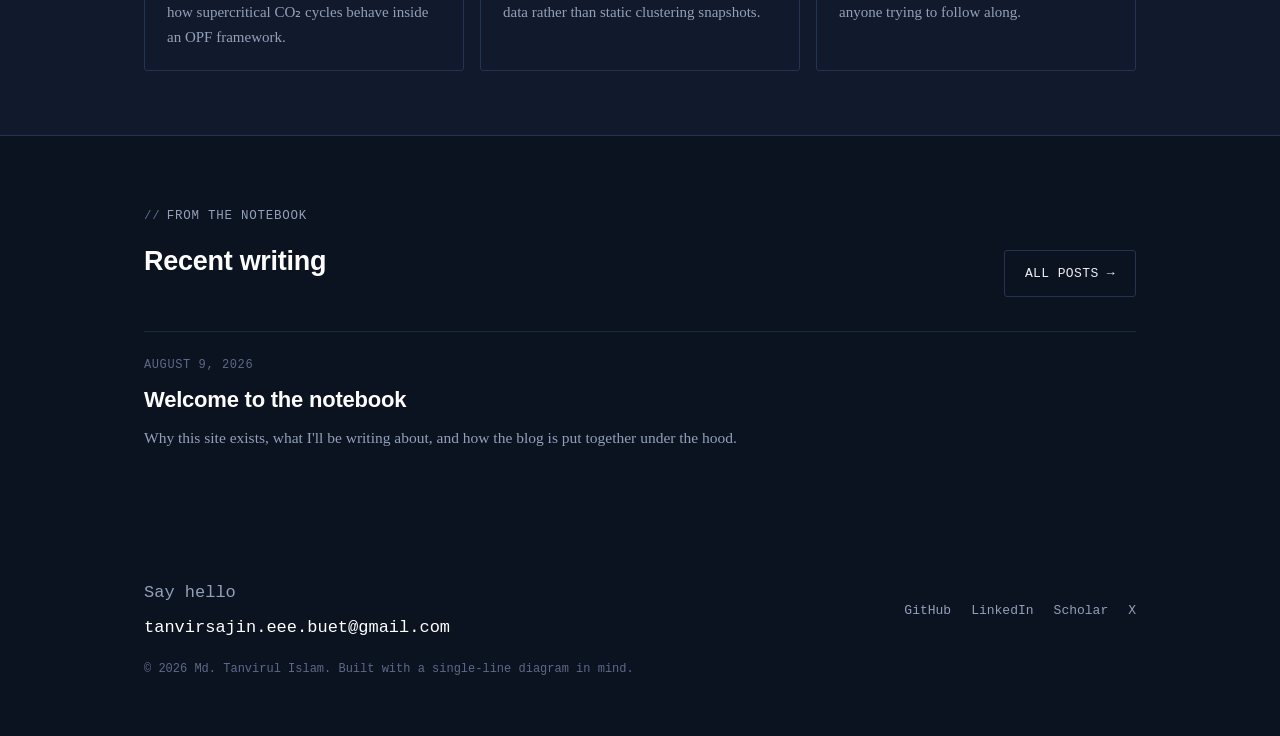
==== commit 6da57b57: "Update index.html" ====
--- a/index.html
+++ b/index.html
@@ -43,7 +43,7 @@
 
     <div class="portrait">
       <div class="portrait-frame">
-        <images src="assets/images/portrait.png" alt="Portrait of Md. Tanvirul Islam" width="912" height="1168">
+        <img src="assets/images/portrait.png" alt="Portrait of Md. Tanvirul Islam" width="912" height="1168">
       </div>
       <p class="portrait-caption">M. Tanvirul Islam · Dhaka, BD</p>
     </div>
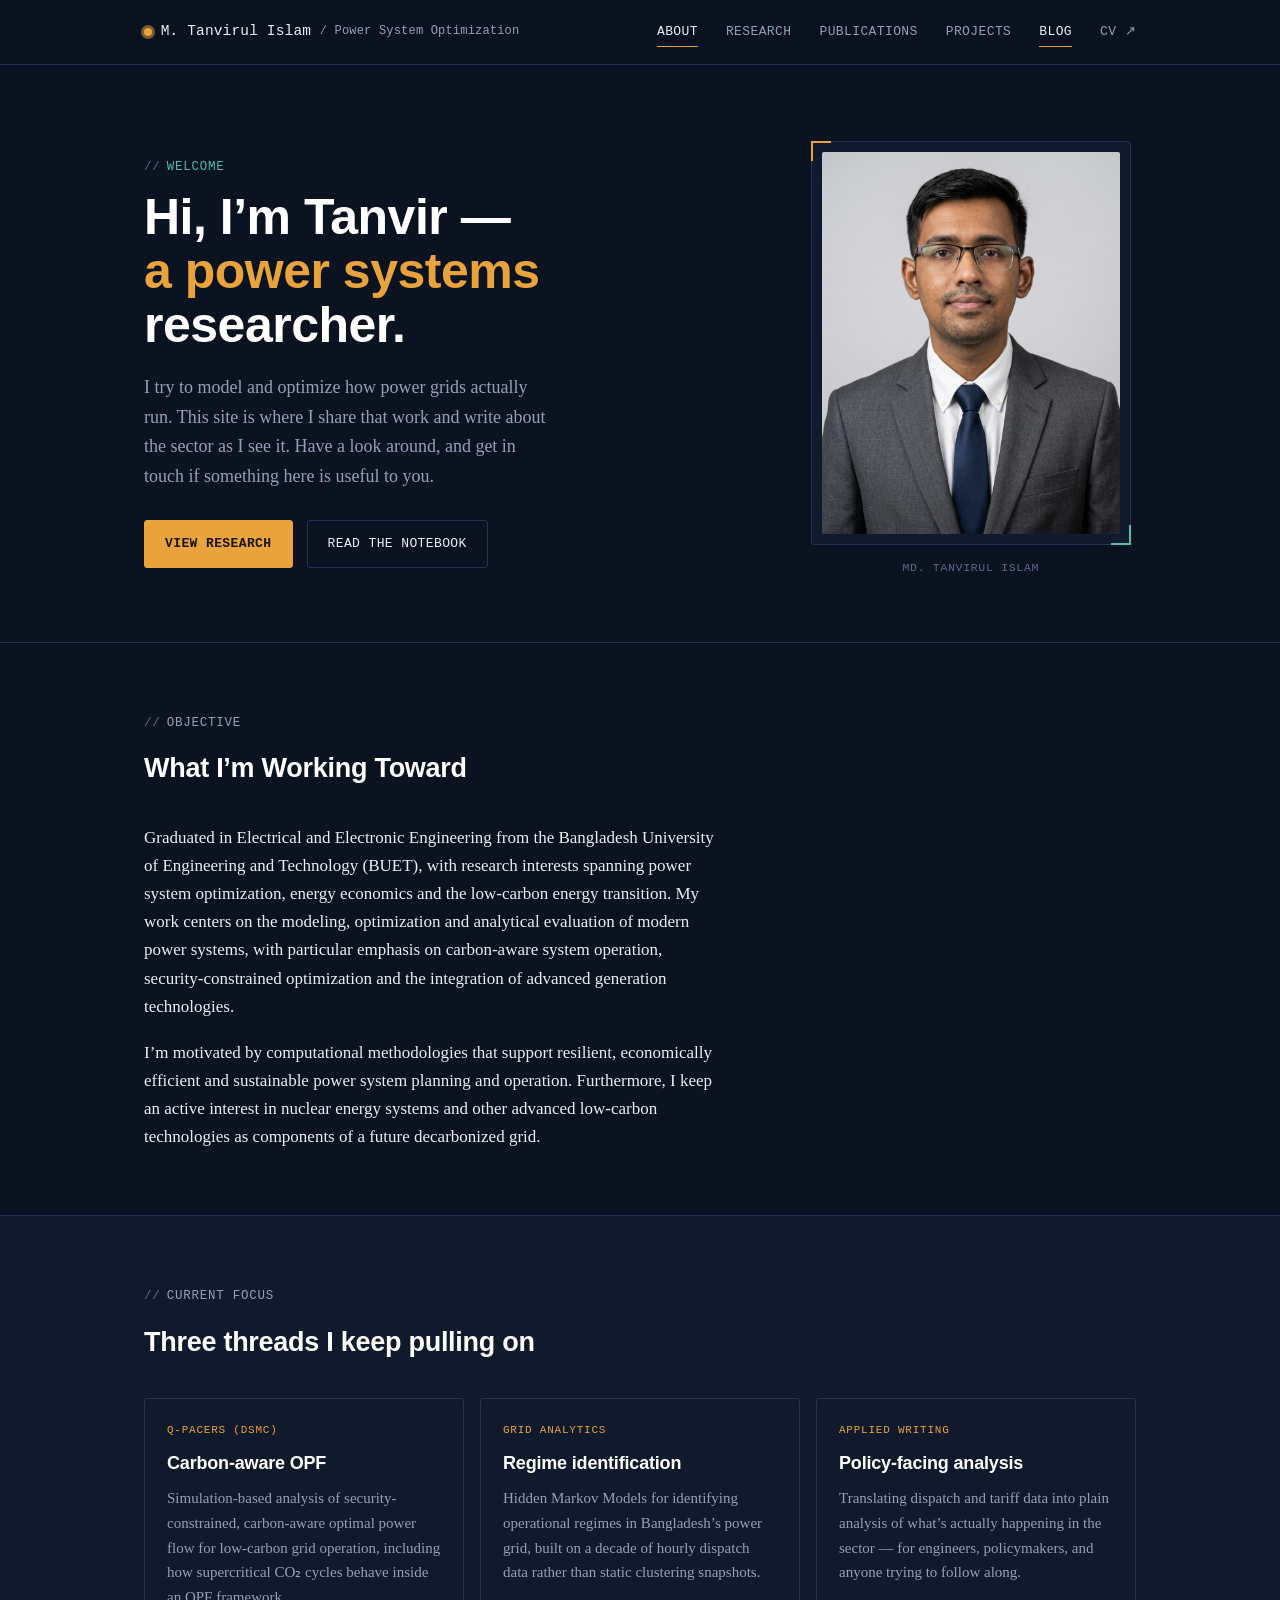
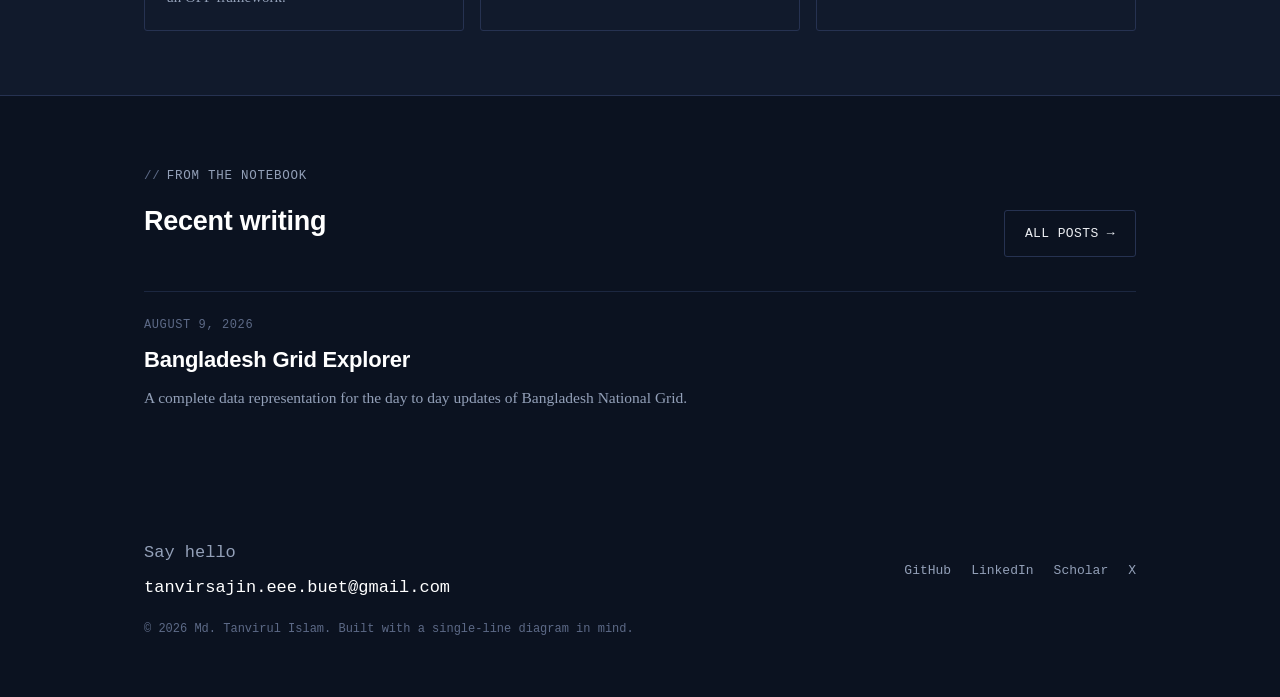
==== commit bba0aa53: "Update index.html" ====
--- a/index.html
+++ b/index.html
@@ -3,7 +3,7 @@
 <head>
 <meta charset="UTF-8">
 <meta name="viewport" content="width=device-width, initial-scale=1.0">
-<title>Md. Tanvirul Islam — Power Systems Research</title>
+<title>Md. Tanvirul Islam: Power Systems Research</title>
 <meta name="description" content="Research portfolio of Md. Tanvirul Islam: power system optimization, carbon-aware grid operation, and data-driven methods for Bangladesh's power network.">
 <link rel="icon" href="favicon.svg" type="image/svg+xml">
 <link rel="preconnect" href="https://fonts.googleapis.com">
@@ -14,7 +14,7 @@
 
 <header class="site-header">
   <div class="container">
-    <a class="brand" href="index.html"><span class="dot"></span>M. Tanvirul Islam <small>/ power systems</small></a>
+    <a class="brand" href="index.html"><span class="dot"></span>M. Tanvirul Islam <small>/ Power System Optimization</small></a>
     <nav class="nav" id="nav">
       <a href="index.html" aria-current="page">About</a>
       <a href="research.html">Research</a>
@@ -33,11 +33,11 @@
   <div class="container">
     <div>
       <p class="eyebrow">Welcome</p>
-      <h1>Hi, I&rsquo;m Tanvirul —<br><span class="accent">power systems</span> researcher.</h1>
-      <p class="lede">I model and optimize how power grids actually run — from carbon-aware dispatch to the regime shifts hidden in years of operational data. This site is where I share that work and write about the sector as I see it. Have a look around, and get in touch if something here is useful to you.</p>
+      <h1>Hi, I&rsquo;m Tanvir —<br><span class="accent"> a power systems</span> researcher.</h1>
+      <p class="lede">I try to model and optimize how power grids actually run. This site is where I share that work and write about the sector as I see it. Have a look around, and get in touch if something here is useful to you.</p>
       <div class="cta-row">
-        <a class="btn btn-primary" href="research.html">View research</a>
-        <a class="btn btn-ghost" href="blog/index.html">Read the notebook</a>
+        <a class="btn btn-primary" href="research.html">View Research</a>
+        <a class="btn btn-ghost" href="blog/index.html">Read The Notebook</a>
       </div>
     </div>
 
@@ -45,7 +45,7 @@
       <div class="portrait-frame">
         <img src="assets/images/portrait.png" alt="Portrait of Md. Tanvirul Islam" width="912" height="1168">
       </div>
-      <p class="portrait-caption">M. Tanvirul Islam · Dhaka, BD</p>
+      <p class="portrait-caption">Md. Tanvirul Islam</p>
     </div>
   </div>
 </section>
@@ -54,11 +54,11 @@
   <div class="container">
     <div class="section-head">
       <p class="eyebrow">Objective</p>
-      <h2>What I&rsquo;m working toward</h2>
+      <h2>What I&rsquo;m Working Toward</h2>
     </div>
     <div style="max-width: 68ch;">
-      <p>Graduated in Electrical and Electronic Engineering from the Bangladesh University of Engineering and Technology (BUET), with research interests spanning power system optimization, energy economics, and the low-carbon energy transition. My work centers on the modeling, optimization, and analytical evaluation of modern power systems — with particular emphasis on carbon-aware system operation, security-constrained optimization, and the integration of advanced generation technologies.</p>
-      <p>I&rsquo;m motivated by computational methodologies that support resilient, economically efficient, and sustainable power system planning and operation, and I keep an active interest in nuclear energy systems and other advanced low-carbon technologies as components of a future decarbonized grid.</p>
+      <p>Graduated in Electrical and Electronic Engineering from the Bangladesh University of Engineering and Technology (BUET), with research interests spanning power system optimization, energy economics and the low-carbon energy transition. My work centers on the modeling, optimization and analytical evaluation of modern power systems, with particular emphasis on carbon-aware system operation, security-constrained optimization and the integration of advanced generation technologies.</p>
+      <p>I&rsquo;m motivated by computational methodologies that support resilient, economically efficient and sustainable power system planning and operation. Furthermore, I keep an active interest in nuclear energy systems and other advanced low-carbon technologies as components of a future decarbonized grid.</p>
     </div>
   </div>
 </section>
@@ -66,7 +66,7 @@
 <section class="section section-alt">
   <div class="container">
     <div class="section-head">
-      <p class="eyebrow">Current focus</p>
+      <p class="eyebrow">Current Focus</p>
       <h2>Three threads I keep pulling on</h2>
     </div>
     <div class="grid-3">
@@ -93,7 +93,7 @@
   <div class="container">
     <div class="section-head" style="display:flex; justify-content:space-between; align-items:flex-end; gap:20px; flex-wrap:wrap; max-width:none;">
       <div>
-        <p class="eyebrow">From the notebook</p>
+        <p class="eyebrow">From The Notebook</p>
         <h2>Recent writing</h2>
       </div>
       <a class="btn btn-ghost" href="blog/index.html">All posts →</a>
